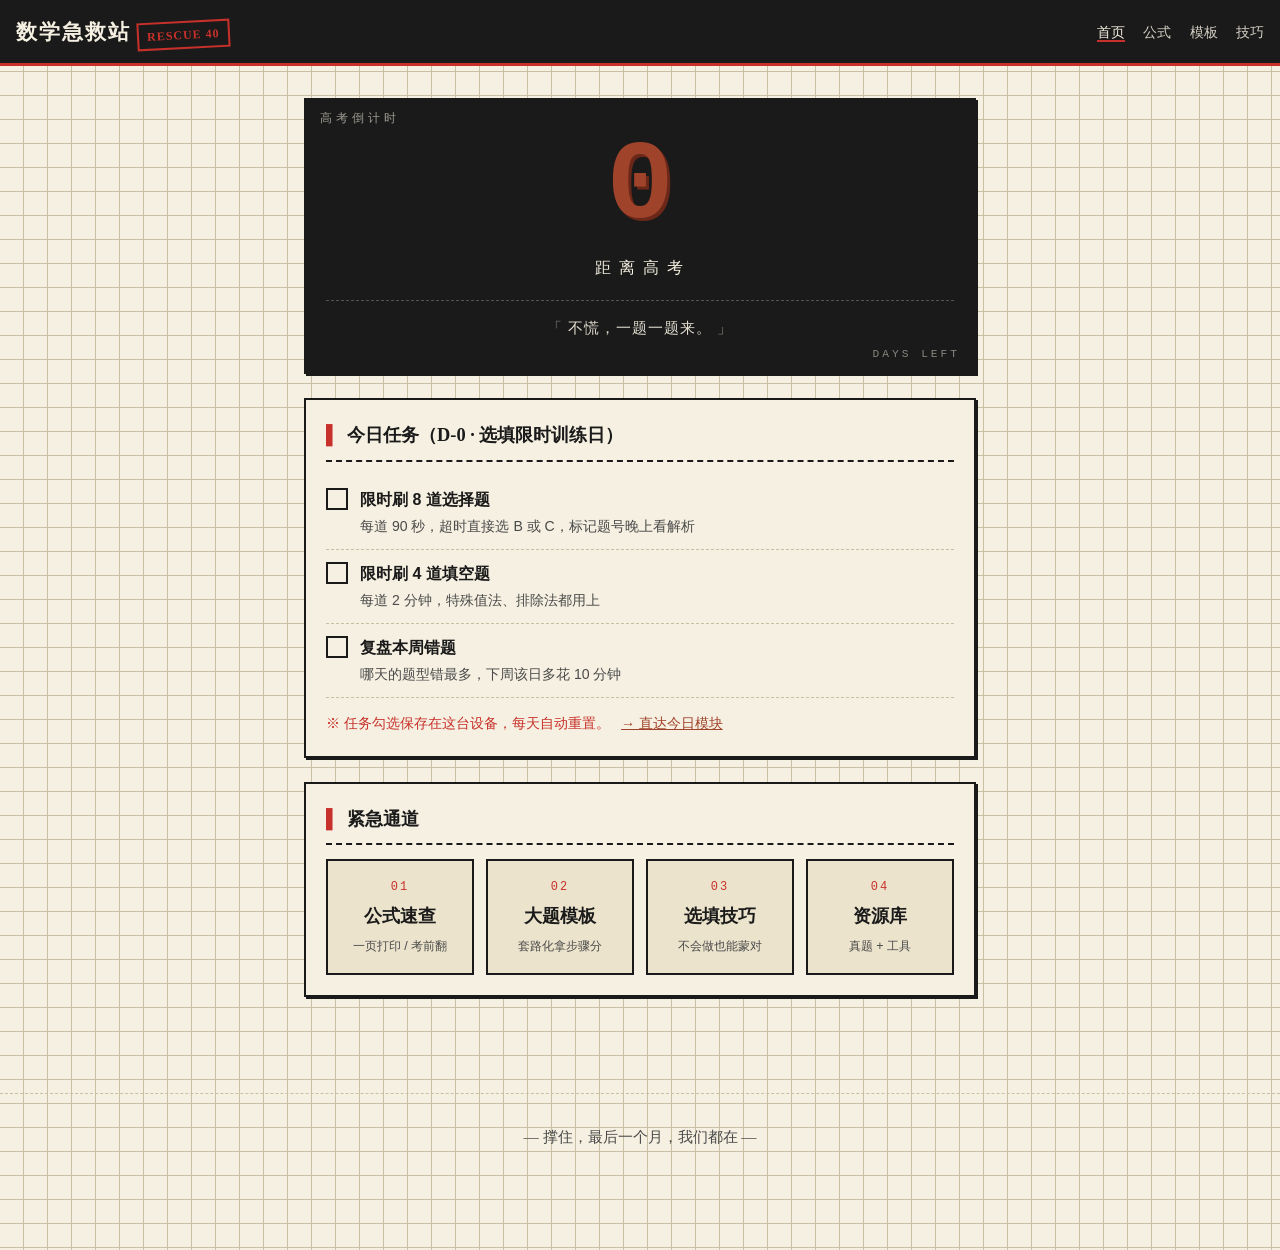
==== index.html @ 43cfe6d8 "init: 数学急救站 v0.1 · 高考最后 40 天保分指南 - 首页：倒计时 + 7日循环今日任务 + 紧急通道 - 公式速查：三角/数列/立体/概率/圆锥/导数 6 模块 - 大题模板：步骤分" ====
<!DOCTYPE html>
<html lang="zh-CN">
<head>
<meta charset="UTF-8">
<meta name="viewport" content="width=device-width, initial-scale=1.0">
<title>数学急救站 · Math Rescue 40</title>
<meta name="description" content="高考数学最后40天保分指南。不教学，只急救。公式速查、大题模板、选填技巧。">
<link rel="stylesheet" href="css/style.css">
</head>
<body>

<header class="topbar">
  <div class="logo">数学急救站<span class="stamp">RESCUE 40</span></div>
  <nav>
    <a href="index.html" class="active">首页</a>
    <a href="modules/trig.html">公式</a>
    <a href="templates.html">模板</a>
    <a href="tips.html">技巧</a>
  </nav>
</header>

<main class="container">

  <!-- 倒计时 -->
  <div class="countdown-card">
    <div class="countdown-num"><span id="countdown-num">--</span></div>
    <div class="countdown-label">距 离 高 考</div>
    <div class="countdown-quote" id="quote">撑住，最后一个月。</div>
  </div>

  <!-- 今日任务（由 JS 根据当前星期渲染；下面是 JS 失败时的兜底内容） -->
  <section class="card">
    <h2 class="card-title" id="today-title">今日任务</h2>
    <div id="today-tasks">
      <noscript>
        <p class="note-red small">
          ※ 这个页面需要 JavaScript 才能显示每日任务。请在浏览器里开启 JS，或直接看下面的应急导航。
        </p>
      </noscript>
      <div class="task-item">
        <span class="task-check"></span>
        <div class="task-content">
          <div class="task-title">先看一遍 → <a href="modules/trig.html" class="task-link">公式速查</a></div>
          <div class="task-desc">挑一个最薄弱的题型，把核心公式过一遍</div>
        </div>
      </div>
      <div class="task-item">
        <span class="task-check"></span>
        <div class="task-content">
          <div class="task-title">再过一遍 → <a href="templates.html" class="task-link">大题模板</a></div>
          <div class="task-desc">不抄不写，知道每种大题的套路第一步怎么写</div>
        </div>
      </div>
      <div class="task-item">
        <span class="task-check"></span>
        <div class="task-content">
          <div class="task-title">最后看一眼 → <a href="tips.html" class="task-link">选填技巧</a></div>
          <div class="task-desc">5 个应急方法，不会做也能蒙对</div>
        </div>
      </div>
      <p class="note-red task-foot">
        ※ 任务勾选保存在这台设备，每天自动重置。
      </p>
    </div>
  </section>

  <!-- 紧急通道 -->
  <section class="card">
    <h2 class="card-title">紧急通道</h2>
    <div class="entry-grid">
      <a href="modules/trig.html" class="entry-card">
        <div class="entry-num">01</div>
        <div class="entry-title">公式速查</div>
        <div class="entry-desc">一页打印 / 考前翻</div>
      </a>
      <a href="templates.html" class="entry-card">
        <div class="entry-num">02</div>
        <div class="entry-title">大题模板</div>
        <div class="entry-desc">套路化拿步骤分</div>
      </a>
      <a href="tips.html" class="entry-card">
        <div class="entry-num">03</div>
        <div class="entry-title">选填技巧</div>
        <div class="entry-desc">不会做也能蒙对</div>
      </a>
      <a href="#" class="entry-card" onclick="return false;">
        <div class="entry-num">04</div>
        <div class="entry-title">资源库</div>
        <div class="entry-desc">真题 + 工具</div>
      </a>
    </div>
  </section>

</main>

<p class="footer-quote">撑住，最后一个月，我们都在</p>

<script src="js/main.js"></script>
</body>
</html>
---- css/style.css ----
/* ========== 答题卡风格 · 全局变量 ========== */
:root {
  --paper: #f5f0e1;          /* 试卷米黄 */
  --paper-deep: #ebe3cc;     /* 深一点的米黄（区块底） */
  --ink: #1a1a1a;            /* 铅笔黑 */
  --ink-soft: #4a4a4a;       /* 二级文字 */
  --grid: #c9bfa3;           /* 网格线（淡墨） */
  --red: #c8312b;            /* 老师批改红 */
  --red-soft: #e8a5a1;       /* 浅红（高亮底） */
  --ochre: #a0432b;          /* 赭石红（倒计时主色） */
  --blue: #2c4a7a;           /* 圆珠笔蓝 */
  --green: #4a7a3c;          /* 对勾绿 */
  --shadow: 2px 2px 0 var(--ink);

  --font-hand: "Kaiti SC", "KaiTi", "STKaiti", "楷体", serif;
  --font-mono: "SF Mono", "Courier New", monospace;
  --font-base: -apple-system, "PingFang SC", "Microsoft YaHei", sans-serif;
}

/* ========== Reset ========== */
* { margin: 0; padding: 0; box-sizing: border-box; }
html { font-size: 16px; -webkit-text-size-adjust: 100%; }
body {
  font-family: var(--font-base);
  background-color: var(--paper);
  background-image:
    linear-gradient(var(--grid) 1px, transparent 1px),
    linear-gradient(90deg, var(--grid) 1px, transparent 1px);
  background-size: 24px 24px;
  background-position: -1px -1px;
  color: var(--ink);
  line-height: 1.7;
  min-height: 100vh;
  padding-bottom: 80px;
}

/* ========== 顶栏 ========== */
.topbar {
  background: var(--ink);
  color: var(--paper);
  padding: 14px 16px;
  display: flex;
  justify-content: space-between;
  align-items: center;
  border-bottom: 3px solid var(--red);
  position: sticky;
  top: 0;
  z-index: 100;
}
.topbar .logo {
  font-family: var(--font-hand);
  font-size: 1.3rem;
  font-weight: bold;
  letter-spacing: 2px;
}
.topbar .logo .stamp {
  display: inline-block;
  border: 2px solid var(--red);
  color: var(--red);
  padding: 2px 8px;
  margin-left: 6px;
  font-size: 0.75rem;
  letter-spacing: 1px;
  transform: rotate(-3deg);
}
.topbar nav a {
  color: var(--paper);
  text-decoration: none;
  margin-left: 14px;
  font-size: 0.85rem;
  opacity: 0.85;
}
.topbar nav a:hover, .topbar nav a.active { opacity: 1; border-bottom: 2px solid var(--red); }

/* ========== 容器 ========== */
.container {
  max-width: 720px;
  margin: 0 auto;
  padding: 20px 16px;
}

/* ========== 答题卡区块 ========== */
.card {
  background: var(--paper);
  border: 2px solid var(--ink);
  box-shadow: var(--shadow);
  padding: 20px;
  margin-bottom: 24px;
  position: relative;
}
.card-title {
  font-family: var(--font-hand);
  font-size: 1.15rem;
  font-weight: bold;
  border-bottom: 2px dashed var(--ink);
  padding-bottom: 8px;
  margin-bottom: 14px;
  display: flex;
  align-items: center;
  gap: 8px;
}
.card-title::before {
  content: "▌";
  color: var(--red);
}
.card-num {
  display: inline-block;
  border: 2px solid var(--ink);
  border-radius: 50%;
  width: 28px;
  height: 28px;
  line-height: 24px;
  text-align: center;
  font-family: var(--font-mono);
  font-weight: bold;
  margin-right: 8px;
}

/* ========== 倒计时（首页主视觉） ========== */
.countdown-card {
  background: var(--ink);
  color: var(--paper);
  text-align: center;
  padding: 32px 20px;
  border: 2px solid var(--ink);
  box-shadow: var(--shadow);
  margin-bottom: 24px;
  position: relative;
  overflow: hidden;
}
.countdown-card::before {
  content: "高考倒计时";
  position: absolute;
  top: 8px;
  left: 14px;
  font-size: 0.75rem;
  letter-spacing: 4px;
  opacity: 0.6;
}
.countdown-card::after {
  content: "DAYS LEFT";
  position: absolute;
  bottom: 8px;
  right: 14px;
  font-size: 0.7rem;
  letter-spacing: 3px;
  opacity: 0.5;
  font-family: var(--font-mono);
}
.countdown-num {
  font-family: var(--font-mono);
  font-size: 5rem;
  font-weight: bold;
  line-height: 1;
  color: var(--ochre);
  text-shadow: 3px 3px 0 #6b2818;
}
.countdown-label {
  margin-top: 10px;
  font-family: var(--font-hand);
  font-size: 1rem;
  letter-spacing: 2px;
}
.countdown-quote {
  margin-top: 18px;
  padding-top: 14px;
  border-top: 1px dashed rgba(245, 240, 225, 0.3);
  font-family: var(--font-hand);
  font-size: 0.95rem;
  letter-spacing: 1px;
  opacity: 0.92;
}
.countdown-quote::before { content: "「 "; opacity: 0.6; }
.countdown-quote::after { content: " 」"; opacity: 0.6; }

/* ========== 今日任务 ========== */
.task-item {
  display: flex;
  gap: 12px;
  padding: 10px 0;
  border-bottom: 1px dashed var(--grid);
  align-items: flex-start;
}
.task-item:last-child { border-bottom: none; }
.task-check {
  flex-shrink: 0;
  width: 22px;
  height: 22px;
  border: 2px solid var(--ink);
  background: var(--paper);
  cursor: pointer;
  display: inline-flex;
  align-items: center;
  justify-content: center;
  font-family: var(--font-hand);
  font-size: 1.2rem;
  color: var(--red);
  margin-top: 2px;
}
.task-check.done::after { content: "✓"; }
.task-content { flex: 1; }
.task-title { font-weight: bold; }
.task-desc { font-size: 0.88rem; color: var(--ink-soft); margin-top: 2px; }

/* ========== 紧急通道（四大入口） ========== */
.entry-grid {
  display: grid;
  grid-template-columns: repeat(2, 1fr);
  gap: 12px;
}
.entry-card {
  background: var(--paper-deep);
  border: 2px solid var(--ink);
  padding: 16px 12px;
  text-decoration: none;
  color: var(--ink);
  text-align: center;
  transition: transform 0.1s;
  position: relative;
}
.entry-card:hover, .entry-card:active { transform: translate(-1px, -1px); box-shadow: 3px 3px 0 var(--ink); }
.entry-card .entry-num {
  font-family: var(--font-mono);
  font-size: 0.75rem;
  color: var(--red);
  letter-spacing: 2px;
}
.entry-card .entry-title {
  font-family: var(--font-hand);
  font-size: 1.1rem;
  font-weight: bold;
  margin-top: 4px;
}
.entry-card .entry-desc {
  font-size: 0.78rem;
  color: var(--ink-soft);
  margin-top: 4px;
}

/* ========== 公式速查 ========== */
.formula-block {
  background: var(--paper-deep);
  border-left: 4px solid var(--red);
  padding: 12px 14px;
  margin: 10px 0;
}
.formula-block .formula-name {
  font-size: 0.85rem;
  color: var(--ink-soft);
  margin-bottom: 6px;
  font-family: var(--font-hand);
}
.formula-block .formula-tag {
  display: inline-block;
  background: var(--ink);
  color: var(--paper);
  font-size: 0.7rem;
  padding: 1px 6px;
  margin-left: 6px;
  vertical-align: middle;
}

/* ========== 大题模板（步骤） ========== */
.steps {
  counter-reset: step;
  list-style: none;
}
.steps li {
  position: relative;
  padding: 10px 0 10px 40px;
  border-bottom: 1px dashed var(--grid);
}
.steps li::before {
  counter-increment: step;
  content: "Step " counter(step);
  position: absolute;
  left: 0;
  top: 12px;
  font-family: var(--font-mono);
  font-size: 0.7rem;
  background: var(--ink);
  color: var(--paper);
  padding: 2px 6px;
  letter-spacing: 1px;
}
.steps li:last-child { border-bottom: none; }
.step-note {
  display: block;
  margin-top: 4px;
  font-size: 0.82rem;
  color: var(--red);
  font-family: var(--font-hand);
}
.step-note::before { content: "※ "; }

/* ========== 真题示范 ========== */
.example {
  background: #fff8e8;
  border: 1px dashed var(--ink);
  padding: 14px;
  margin: 12px 0;
}
.example .example-tag {
  display: inline-block;
  border: 1px solid var(--ink);
  font-size: 0.72rem;
  padding: 1px 6px;
  margin-bottom: 8px;
  font-family: var(--font-mono);
  letter-spacing: 1px;
}
.example .example-q { font-weight: bold; margin-bottom: 8px; }
.example .example-a { margin-top: 10px; padding-top: 10px; border-top: 1px dashed var(--grid); }

/* ========== 红色批注（高亮重点） ========== */
.mark {
  background: linear-gradient(transparent 60%, var(--red-soft) 60%);
  padding: 0 2px;
  font-weight: bold;
}
.note-red {
  color: var(--red);
  font-family: var(--font-hand);
}

/* ========== 底部一句话 ========== */
.footer-quote {
  text-align: center;
  padding: 30px 16px 20px;
  font-family: var(--font-hand);
  color: var(--ink-soft);
  font-size: 0.95rem;
  border-top: 1px dashed var(--grid);
  margin-top: 40px;
}
.footer-quote::before { content: "— "; }
.footer-quote::after { content: " —"; }

/* ========== 快捷返回顶部按钮 ========== */
.btn-print {
  display: inline-block;
  background: var(--ink);
  color: var(--paper);
  border: none;
  padding: 8px 16px;
  font-family: var(--font-hand);
  font-size: 0.9rem;
  cursor: pointer;
  text-decoration: none;
  letter-spacing: 2px;
}
.btn-print:hover { background: var(--red); }

/* ========== 占位区块（内容补充中） ========== */.placeholder {
  border: 2px dashed var(--grid);
  padding: 24px 18px;
  text-align: center;
  color: var(--ink-soft);
  background: var(--paper);
  margin-bottom: 24px;
}
.placeholder-title {
  font-family: var(--font-hand);
  font-size: 1rem;
  margin-bottom: 8px;
  color: var(--ink);
}
.placeholder-stamp {
  display: inline-block;
  border: 2px solid var(--ochre);
  color: var(--ochre);
  padding: 4px 12px;
  font-family: var(--font-mono);
  font-size: 0.78rem;
  letter-spacing: 2px;
  margin-bottom: 10px;
  transform: rotate(-2deg);
}

/* ========== 工具类（小调整复用） ========== */
.note-red.small { font-size: 0.9rem; margin-bottom: 12px; }
.note-red.task-foot { margin-top: 14px; font-size: 0.88rem; }
.task-link { color: var(--ochre); }

/* ========== 桌面增强 ========== */
@media (min-width: 768px) {
  .container { padding: 32px 24px; }
  .countdown-num { font-size: 7rem; }
  .entry-grid { grid-template-columns: repeat(4, 1fr); }
}

/* ========== 打印（一页纸）========== */
@media print {
  body { background: white; }
  .topbar, .footer-quote, .btn-print, .no-print { display: none !important; }
  .card { box-shadow: none; border: 1px solid #000; page-break-inside: avoid; }
  .container { max-width: 100%; padding: 0; }
}
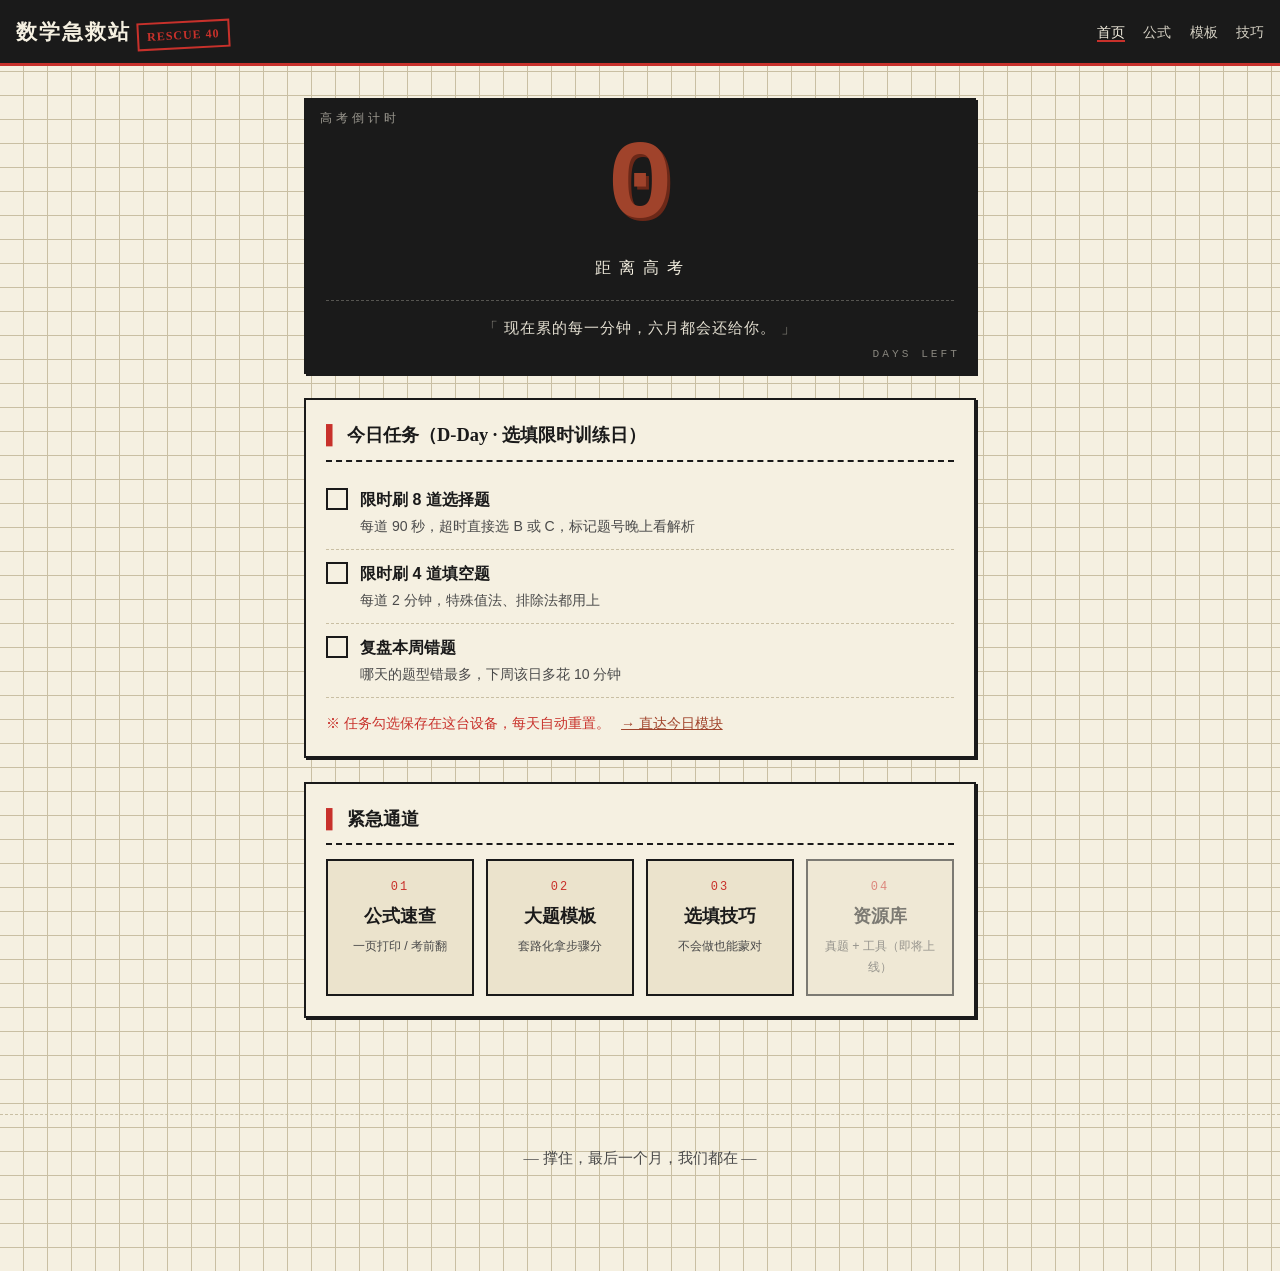
==== commit 2978d08c: "fix: timezone bug, mobile layout, print hint, meta descriptions, nav active states" ====
--- a/index.html
+++ b/index.html
@@ -83,11 +83,11 @@
         <div class="entry-title">选填技巧</div>
         <div class="entry-desc">不会做也能蒙对</div>
       </a>
-      <a href="#" class="entry-card" onclick="return false;">
+      <div class="entry-card" style="opacity:0.55; cursor:default;">
         <div class="entry-num">04</div>
         <div class="entry-title">资源库</div>
-        <div class="entry-desc">真题 + 工具</div>
-      </a>
+        <div class="entry-desc">真题 + 工具（即将上线）</div>
+      </div>
     </div>
   </section>
 
--- a/css/style.css
+++ b/css/style.css
@@ -382,6 +382,25 @@
 .note-red.task-foot { margin-top: 14px; font-size: 0.88rem; }
 .task-link { color: var(--ochre); }
 
+/* ========== 移动端优化 ========== */
+@media (max-width: 480px) {
+  .countdown-num { font-size: 3.2rem; }
+  .countdown-label { font-size: 0.85rem; }
+  .topbar { flex-wrap: wrap; gap: 6px; padding: 10px 12px; }
+  .topbar .logo { font-size: 1.05rem; letter-spacing: 1px; }
+  .topbar .logo .stamp { font-size: 0.65rem; padding: 1px 5px; }
+  .topbar nav a { margin-left: 10px; font-size: 0.78rem; }
+  .entry-grid { gap: 8px; }
+  .entry-card { padding: 12px 6px; }
+  .entry-card .entry-title { font-size: 0.95rem; }
+  .card { padding: 14px; }
+  .card-title { font-size: 1.05rem; }
+  .formula-block { overflow-x: auto; }
+  .katex-display { overflow-x: auto; padding-bottom: 4px; }
+  .steps li { padding-left: 34px; }
+  .steps li::before { font-size: 0.62rem; padding: 1px 4px; }
+}
+
 /* ========== 桌面增强 ========== */
 @media (min-width: 768px) {
   .container { padding: 32px 24px; }
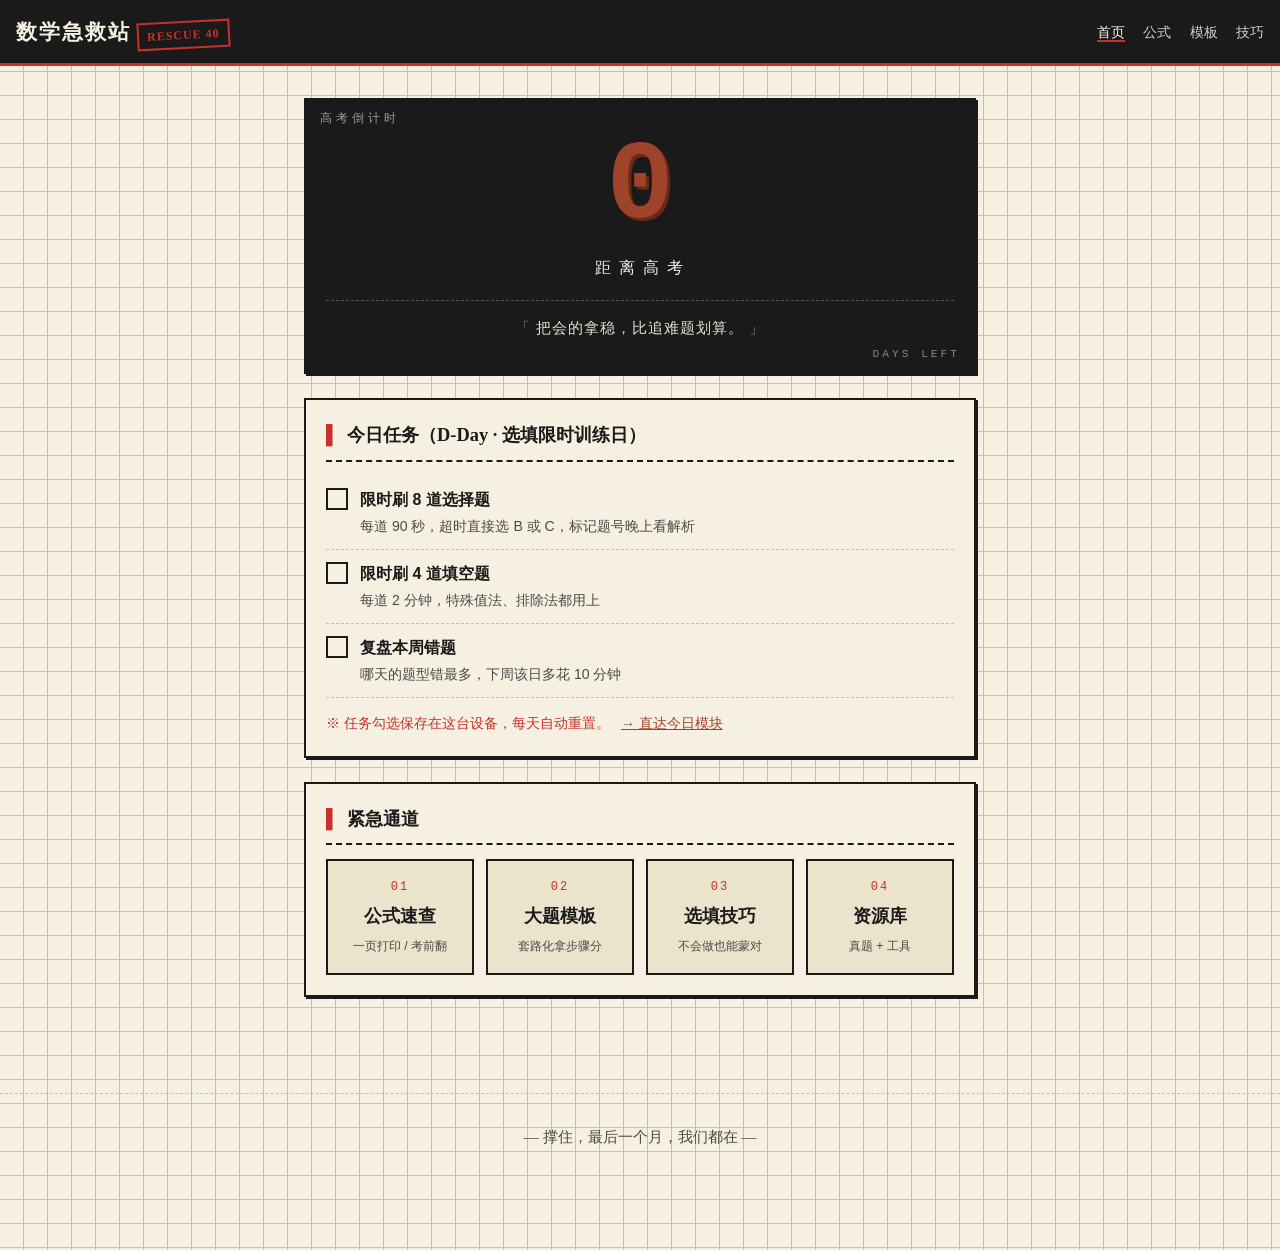
==== commit a3b14c23: "改进打印体验和任务跳转 移动端打印改为提示截图；任务卡片增加直达今日模块链接" ====
--- a/index.html
+++ b/index.html
@@ -83,11 +83,11 @@
         <div class="entry-title">选填技巧</div>
         <div class="entry-desc">不会做也能蒙对</div>
       </a>
-      <div class="entry-card" style="opacity:0.55; cursor:default;">
+      <a href="resources.html" class="entry-card">
         <div class="entry-num">04</div>
         <div class="entry-title">资源库</div>
-        <div class="entry-desc">真题 + 工具（即将上线）</div>
-      </div>
+        <div class="entry-desc">真题 + 工具</div>
+      </a>
     </div>
   </section>
 
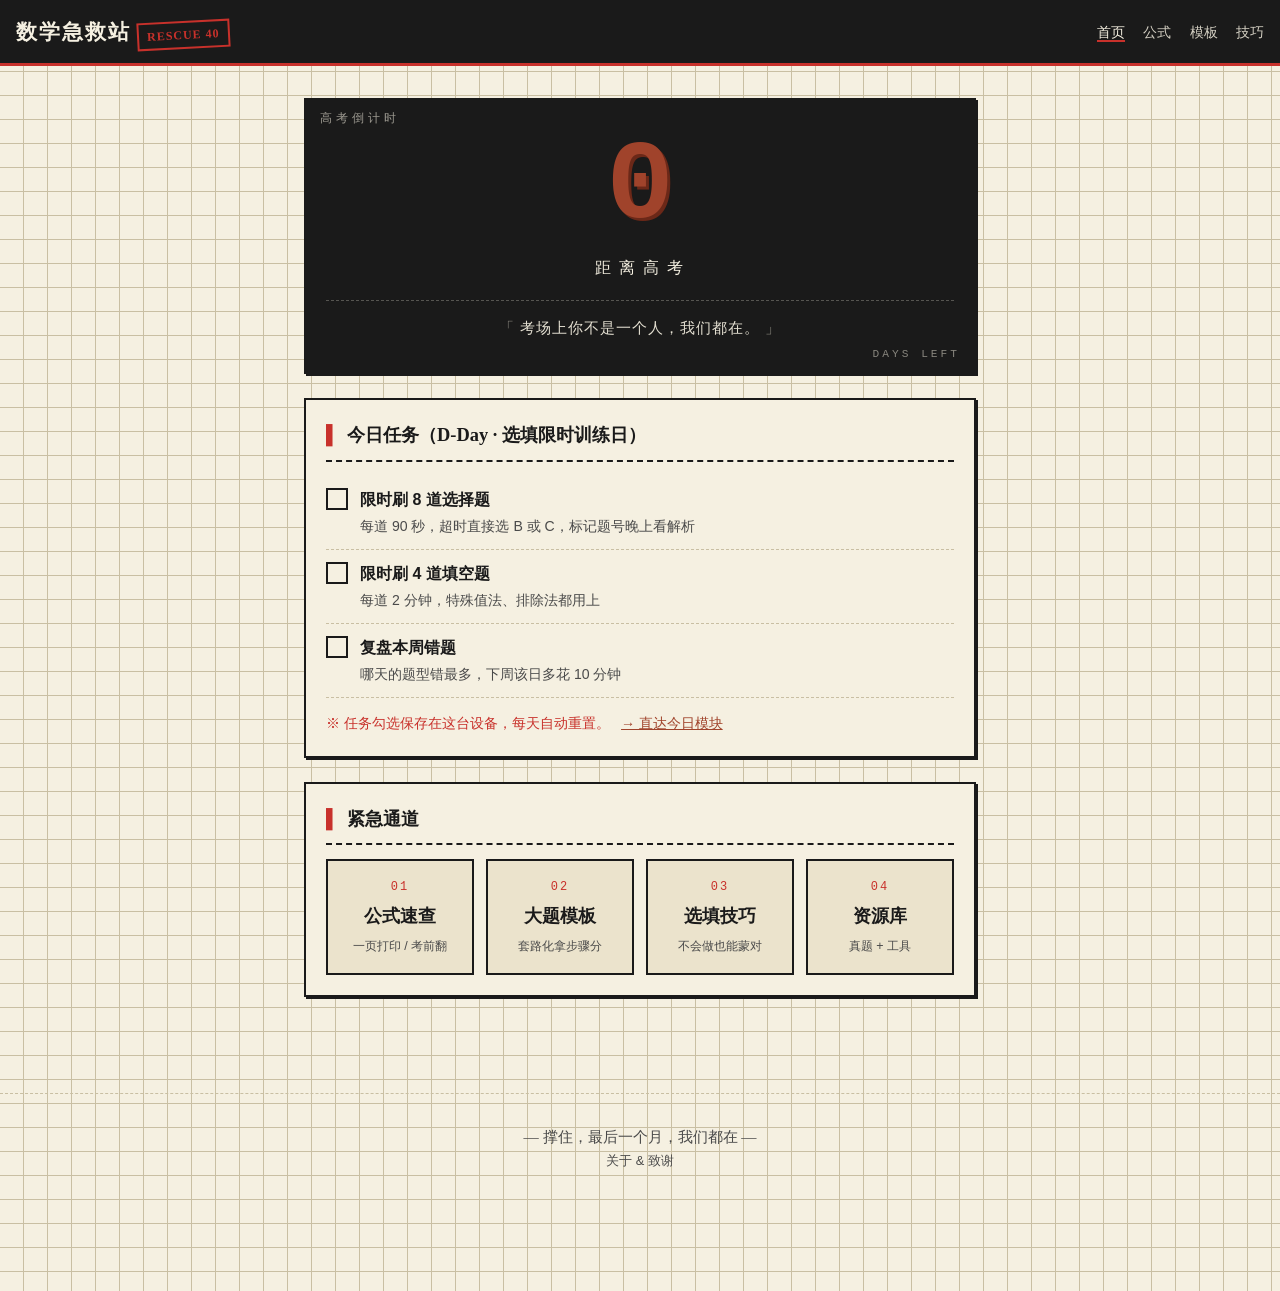
==== commit 0ec57ea0: "添加了致谢" ====
--- a/index.html
+++ b/index.html
@@ -95,6 +95,10 @@
 
 <p class="footer-quote">撑住，最后一个月，我们都在</p>
 
+<p style="text-align:center; font-size:0.8rem; color:var(--ink-soft); margin-top:-20px; margin-bottom:40px;">
+  <a href="credits.html" style="color:var(--ink-soft); text-decoration:none;">关于 & 致谢</a>
+</p>
+
 <script src="js/main.js"></script>
 </body>
 </html>
--- a/css/style.css
+++ b/css/style.css
@@ -243,6 +243,7 @@
   border-left: 4px solid var(--red);
   padding: 12px 14px;
   margin: 10px 0;
+  position: relative;
 }
 .formula-block .formula-name {
   font-size: 0.85rem;
@@ -259,6 +260,38 @@
   margin-left: 6px;
   vertical-align: middle;
 }
+/* KaTeX 公式横向滚动（公式过长时可手动滑） */
+.formula-block .katex-display {
+  overflow-x: auto;
+  overflow-y: hidden;
+  padding: 4px 0;
+  -webkit-overflow-scrolling: touch;
+  scrollbar-width: thin;
+}
+.formula-block .katex-display::-webkit-scrollbar { height: 4px; }
+.formula-block .katex-display::-webkit-scrollbar-thumb {
+  background: var(--grid);
+  border-radius: 2px;
+}
+
+/* 移动端 · 公式横滑提示条（页面顶部一次性显示） */
+.scroll-hint {
+  display: none;
+}
+@media (max-width: 600px) {
+  .scroll-hint {
+    display: block;
+    background: #fff8e8;
+    border: 1px dashed var(--ochre);
+    color: var(--ochre);
+    padding: 6px 10px;
+    margin: 8px 0 14px;
+    font-size: 0.78rem;
+    text-align: center;
+    font-family: var(--font-hand);
+    letter-spacing: 1px;
+  }
+}
 
 /* ========== 大题模板（步骤） ========== */
 .steps {
@@ -266,21 +299,19 @@
   list-style: none;
 }
 .steps li {
-  position: relative;
-  padding: 10px 0 10px 40px;
+  padding: 14px 0 12px;
   border-bottom: 1px dashed var(--grid);
 }
 .steps li::before {
   counter-increment: step;
   content: "Step " counter(step);
-  position: absolute;
-  left: 0;
-  top: 12px;
+  display: inline-block;
+  margin-bottom: 6px;
   font-family: var(--font-mono);
   font-size: 0.7rem;
   background: var(--ink);
   color: var(--paper);
-  padding: 2px 6px;
+  padding: 2px 8px;
   letter-spacing: 1px;
 }
 .steps li:last-child { border-bottom: none; }
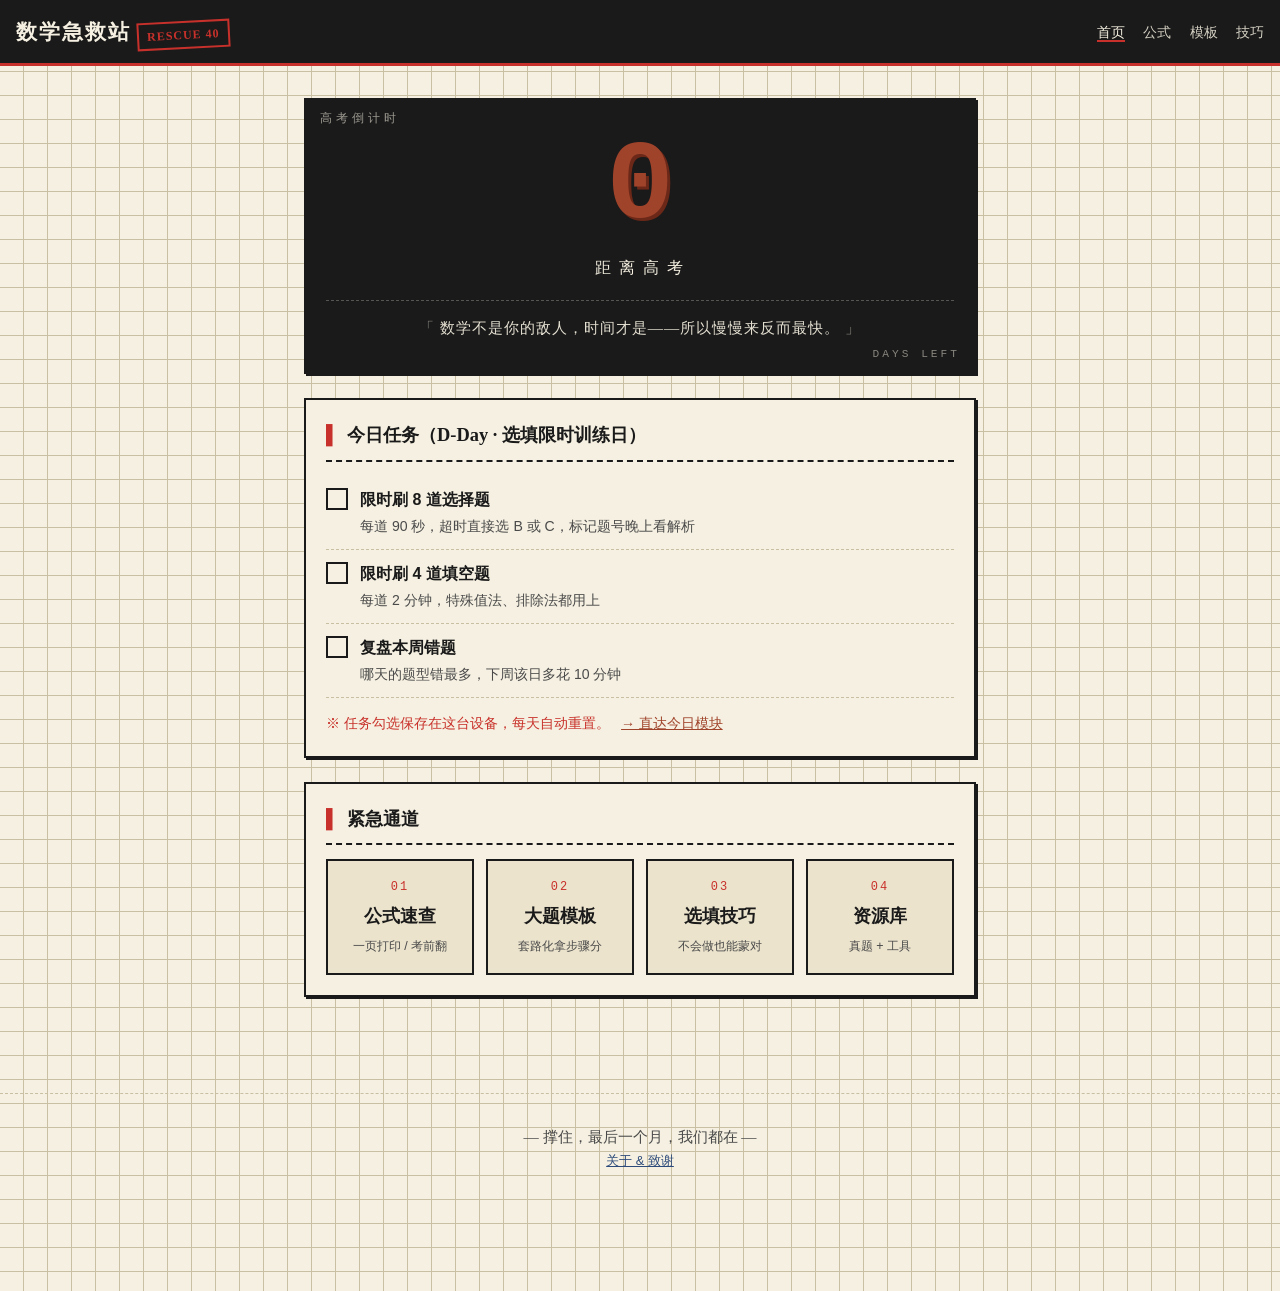
==== commit e2eae3b1: "首页底部的「关于 & 致谢」看起来像可以点击的链接" ====
--- a/index.html
+++ b/index.html
@@ -96,7 +96,7 @@
 <p class="footer-quote">撑住，最后一个月，我们都在</p>
 
 <p style="text-align:center; font-size:0.8rem; color:var(--ink-soft); margin-top:-20px; margin-bottom:40px;">
-  <a href="credits.html" style="color:var(--ink-soft); text-decoration:none;">关于 & 致谢</a>
+  <a href="credits.html" style="color:var(--blue); text-decoration:underline;">关于 & 致谢</a>
 </p>
 
 <script src="js/main.js"></script>
